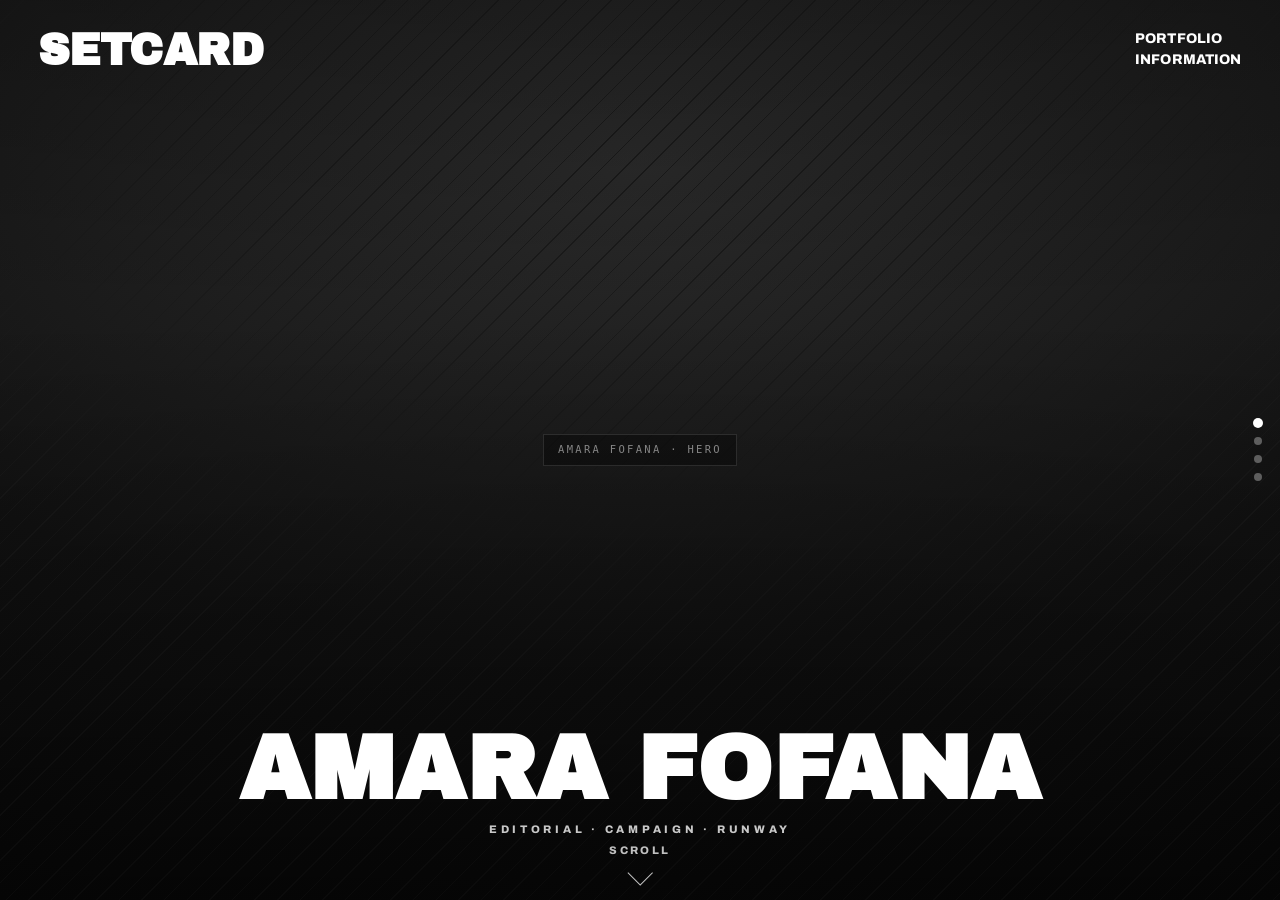
==== amara-fofana.html @ 46b276f4 "Add polished Amara Fofana editorial setcard landing page Build a fully self-contained, production-re" ====
<!doctype html>
<html lang="en">
<head>
<meta charset="utf-8" />
<meta name="viewport" content="width=device-width, initial-scale=1, viewport-fit=cover" />
<title>Amara Fofana — Setcard</title>
<meta name="description" content="Amara Fofana — editorial model setcard. Berlin-based new face for international editorial, campaign, and runway." />
<link rel="preconnect" href="https://fonts.googleapis.com">
<link rel="preconnect" href="https://fonts.gstatic.com" crossorigin>
<link href="https://fonts.googleapis.com/css2?family=Archivo+Black&family=Archivo:wght@400;500;600;700;800&display=swap" rel="stylesheet">
<style>
  :root{
    --ink:#0a0a0a;
    --bg:#ffffff;
    --mute:#8a8a8a;
    --line:#e6e6e6;
    --soft:#f3f3f3;
    --pad-x: clamp(20px, 3vw, 44px);
    --pad-y: clamp(20px, 2.4vw, 36px);
    --easing: cubic-bezier(.7,.02,.18,1);
    --dur: 950ms;
  }
  *{box-sizing:border-box}
  html,body{margin:0;padding:0;background:var(--bg);color:var(--ink);overflow:hidden;height:100%;}
  body{
    font-family: "Archivo", "Helvetica Neue", Helvetica, Arial, sans-serif;
    font-weight: 700;
    -webkit-font-smoothing: antialiased;
    text-rendering: optimizeLegibility;
    font-size: 13px;
    letter-spacing: 0.02em;
    line-height: 1.25;
  }
  a{color:inherit;text-decoration:none}
  button{font:inherit;color:inherit;background:none;border:0;padding:0;cursor:pointer;letter-spacing:inherit;text-transform:inherit}
  img{user-select:none;-webkit-user-drag:none}

  /* ============= REUSABLE PLACEHOLDER ============= */
  /* Image sits above a textured placeholder. When the image fails to load
     (or has no src) it is faded out and the elegant placeholder shows through. */
  .imgholder{position:absolute; inset:0; overflow:hidden}
  .imgholder img{
    position:absolute; inset:0; width:100%; height:100%; object-fit:cover;
    opacity:1; transition: opacity .45s ease;
  }
  .imgholder img.failed{opacity:0}
  .ph{
    position:absolute; inset:0; z-index:0;
    background:
      repeating-linear-gradient(135deg, #ececec 0 1px, transparent 1px 14px),
      linear-gradient(180deg, #f1f1f1 0%, #e4e4e4 100%);
    display:flex; align-items:center; justify-content:center;
  }
  .ph-inner{
    padding: 8px 14px; border:1px solid #d6d6d6; background:rgba(255,255,255,.72);
    font-family: ui-monospace, "SF Mono", Menlo, monospace;
    font-size: 10.5px; letter-spacing:.22em; color:#8a8a8a;
    font-weight:400; text-transform:uppercase; white-space:nowrap;
  }
  .ph.dark{
    background:
      repeating-linear-gradient(135deg, #1a1a1a 0 1px, transparent 1px 16px),
      radial-gradient(120% 90% at 50% 18%, #2a2a2a 0%, #131313 60%, #0c0c0c 100%);
  }
  .ph.dark .ph-inner{ background:rgba(0,0,0,.35); border-color:#333; color:#9a9a9a }

  /* ============= PAGES SHELL ============= */
  .pages{
    position: fixed; inset: 0;
    perspective: 1800px;
    perspective-origin: 50% 40%;
  }
  .page{
    position:absolute; inset:0;
    transform-origin: center top;
    transition:
      transform var(--dur) var(--easing),
      opacity   var(--dur) var(--easing),
      filter    var(--dur) var(--easing);
    will-change: transform, opacity;
    backface-visibility: hidden;
    pointer-events:none;
    opacity:0;
    visibility:hidden;
    transform: translateY(20%) rotateX(-22deg) scale(.96);
    transform-origin: top center;
    filter: brightness(.85);
  }
  .page.active{
    opacity:1; visibility:visible; pointer-events:auto;
    transform: translateY(0) rotateX(0) scale(1);
    z-index: 3;
    filter: brightness(1);
  }
  .page.above{
    visibility:visible;
    transform: translateY(-12%) rotateX(28deg) scale(.94);
    transform-origin: bottom center;
    opacity: 0;
    filter: brightness(.78);
    z-index: 2;
  }
  .page.below{
    visibility:visible;
    transform: translateY(18%) rotateX(-22deg) scale(.96);
    transform-origin: top center;
    opacity: 0;
    filter: brightness(.85);
    z-index: 2;
  }

  /* page indicator dots */
  .indicator{
    position: fixed; right: 18px; top: 50%; transform: translateY(-50%);
    z-index: 50; display:flex; flex-direction:column; gap: 10px;
  }
  .indicator button{
    width: 8px; height: 8px; border-radius: 50%; background: rgba(0,0,0,.18);
    transition: background .25s ease, transform .25s ease;
  }
  .indicator button.on{ background: #0a0a0a; transform: scale(1.25); }
  .indicator.dark button{ background: rgba(255,255,255,.32) }
  .indicator.dark button.on{ background: #fff; }
  @media (max-width: 800px){ .indicator{right: 10px} }

  /* arrow scroll hint */
  .scroll-hint{
    position: fixed; left: 50%; transform: translateX(-50%);
    bottom: 18px; z-index: 6;
    font-weight: 800; font-size: 11px; letter-spacing: .22em; text-transform: uppercase;
    display:flex; flex-direction:column; align-items:center; gap:6px;
    pointer-events:none;
    transition: opacity .4s ease, color .4s ease;
  }
  .scroll-hint .chev{ width:18px; height:18px; border-right:1.5px solid currentColor; border-bottom:1.5px solid currentColor; transform: rotate(45deg); animation: bob 1.8s ease-in-out infinite; }
  @keyframes bob{
    0%, 100% { transform: rotate(45deg) translate(-2px,-2px); opacity:.55 }
    50%      { transform: rotate(45deg) translate(2px,2px); opacity:1 }
  }
  body.dark-hint .scroll-hint{color: rgba(255,255,255,.75)}
  body:not(.dark-hint) .scroll-hint{color: rgba(0,0,0,.55)}

  /* ============= shared bold display ============= */
  .label{
    font-weight: 800;
    font-size: 14px;
    letter-spacing: 0.01em;
    text-transform: uppercase;
    line-height: 1.2;
  }
  .label a:hover, .label button:hover{opacity:.55}

  /* ============= edge nav ============= */
  .corner{position:absolute; z-index: 5}
  .corner.tl{ top: var(--pad-y); left: var(--pad-x); }
  .corner.tr{ top: var(--pad-y); right: var(--pad-x); text-align:right; }
  .corner .label{display:block; transition:opacity .2s ease}
  .corner .label:hover{opacity:.55}
  .corner .label + .label{margin-top: 4px}

  .brand{
    font-family:"Archivo Black", "Archivo", sans-serif;
    font-size: clamp(28px, 3.4vw, 56px);
    line-height: 0.9; letter-spacing: -0.01em;
  }

  /* ============= HERO ============= */
  .page.hero{ background:#111; }
  .page.hero .bg{ position:absolute; inset:0; overflow:hidden; }
  .page.hero .bg img{ object-position: center 30%; }
  .page.hero .bg::after{
    content:""; position:absolute; inset:0; z-index:1;
    background: linear-gradient(180deg, rgba(0,0,0,.18) 0%, rgba(0,0,0,0) 35%, rgba(0,0,0,.6) 100%);
  }
  .page.hero, .page.hero .corner .label, .page.hero .brand{ color:#fff }

  .page.hero .name{
    position:absolute; left:0; right:0; bottom: 7vh;
    text-align:center; z-index: 4; color:#fff;
    padding: 0 var(--pad-x);
  }
  .page.hero .name h1{
    margin:0;
    font-family:"Archivo Black", "Archivo", sans-serif;
    font-weight: 900;
    font-size: clamp(40px, 7vw, 110px);
    letter-spacing: 0.005em;
    line-height: 0.9;
    cursor: pointer;
    transition: opacity .25s ease, letter-spacing .35s ease;
  }
  .page.hero .name h1:hover{ letter-spacing: 0.025em; opacity:.92 }
  .page.hero .name .tag{
    margin-top: 14px; font-size: 11px; letter-spacing:.34em; text-transform:uppercase;
    color: rgba(255,255,255,.78); font-weight:800;
  }

  /* ============= STAGE ============= */
  .page.stage{ background:#fff; }
  .stage-shell{
    position:absolute; inset:0;
    display:flex; flex-direction: column; align-items:center; justify-content:center;
    gap: 26px;
    padding: 100px var(--pad-x) 50px;
  }
  .stage-row{
    position: relative;
    display:flex; align-items:center; justify-content:center;
    width: 100%;
  }
  .stage-photo{
    width: clamp(240px, 32vw, 480px);
    height: min(58vh, 620px);
    aspect-ratio: 4/5;
    position:relative;
    background: var(--soft);
    overflow:hidden;
  }
  .arrow{
    position:absolute; top:50%; transform: translateY(-50%);
    width:56px; height:56px; display:flex; align-items:center; justify-content:center;
    z-index: 3; color:#0a0a0a; transition:opacity .2s ease;
  }
  .arrow svg{ width:32px; height:32px; stroke-width:1.6 }
  .arrow:hover{opacity:.55}
  .arrow.left{ left: clamp(20px, 6vw, 120px); }
  .arrow.right{ right: clamp(20px, 6vw, 120px); }
  .counter{
    position:absolute; top:50%; transform: translateY(-50%);
    right: clamp(20px, 3vw, 44px);
    font-family:"Archivo Black", sans-serif;
    font-size: clamp(20px, 1.8vw, 28px); letter-spacing: 0.01em;
    font-variant-numeric: tabular-nums;
  }
  .stats-bar{
    display:flex; justify-content:center; align-items:baseline;
    flex-wrap:wrap;
    gap: clamp(16px, 2.2vw, 32px);
    row-gap: 10px;
    font-size: clamp(11.5px, 1vw, 13.5px);
    letter-spacing: 0.04em; text-transform: uppercase;
    font-weight: 800;
    max-width: 1100px;
    padding: 0 var(--pad-x);
  }
  .stats-bar .item em{font-style:normal; color:#8a8a8a; margin-right:8px; font-weight:800}
  .stats-bar .item span{font-weight:800; color:#0a0a0a}
  .toggle-row{ text-align:center; font-weight:800; font-size: 12.5px; letter-spacing: 0.06em; }
  .toggle-row button{ padding: 2px 4px; border-bottom: 2px solid transparent; transition:border-color .2s ease, opacity .2s ease; }
  .toggle-row button:hover{opacity:.6}
  .toggle-row button.on{border-bottom-color:#0a0a0a; opacity:1}
  .toggle-row .sep{margin: 0 8px; color:#8a8a8a}
  .social-row{ text-align:center; display:flex; gap: 18px; justify-content:center; font-weight:800; font-size: 12.5px; letter-spacing: 0.06em; color:#8a8a8a; }
  .social-row a{transition:color .2s ease}
  .social-row a:hover{color:#0a0a0a}

  @media (max-width: 900px){
    .stage-photo{width: 70vw; height: auto; aspect-ratio: 4/5;}
    .arrow{width:44px;height:44px}
    .arrow svg{width:22px;height:22px}
    .arrow.left{left:4px}
    .arrow.right{right:4px}
    .counter{position:static; transform:none; font-size: 16px; margin-top: 8px; align-self:flex-end; padding: 0 var(--pad-x)}
    .stats-bar{gap: 14px; font-size: 11px}
  }

  /* ============= DIGITALS ============= */
  .page.digitals{ background:#fff; }
  .digitals-shell{
    position:absolute; inset:0;
    display:flex; flex-direction:column; justify-content:center;
    padding: 110px var(--pad-x) 60px;
    gap: 28px;
  }
  .digitals-shell .head{
    display:flex; justify-content:space-between; align-items:baseline;
    border-bottom: 1px solid var(--line); padding-bottom: 18px; gap:16px;
  }
  .digitals-shell h2{
    margin:0; font-family:"Archivo Black", sans-serif; font-size: clamp(28px, 4vw, 56px);
  }
  .dig-strip{
    display:grid; grid-template-columns: repeat(4, 1fr); gap: 14px;
  }
  .dig-strip .cell{
    aspect-ratio: 4/5; background: var(--soft); position:relative; overflow:hidden; cursor:zoom-in;
  }
  .dig-strip .cell .lbl{ z-index:2;
    position:absolute; top:10px; left:12px;
    font-size:10.5px; font-weight:800; color:#fff; mix-blend-mode:difference;
    letter-spacing:.18em; text-transform:uppercase;
  }
  @media (max-width: 700px){ .dig-strip{grid-template-columns: repeat(2, 1fr)} }

  /* ============= INFO ============= */
  .page.info{ background:#fff; }
  .info-shell{
    position:absolute; inset:0;
    padding: 110px var(--pad-x) 60px;
    display:grid; grid-template-columns: 1.1fr .9fr; gap: 60px;
    align-content: center; overflow:auto;
  }
  .info-shell h2{
    margin:0 0 16px; font-family:"Archivo Black", sans-serif; font-size: clamp(36px, 5.5vw, 84px); line-height:.95;
  }
  .info-shell p{ font-weight:500; max-width: 48ch; line-height:1.55; font-size: 14px; color:#3a3a3a }
  .info-list{
    display:grid; grid-template-columns: 1fr 1fr; row-gap:16px; column-gap: 36px;
  }
  .info-list dt{font-weight:800; font-size:11.5px; letter-spacing:.16em; text-transform:uppercase; color:#8a8a8a; margin-bottom:4px}
  .info-list dd{margin:0; font-weight:700; font-size:14px}
  .info-foot{
    grid-column: 1 / -1; margin-top: 28px;
    display:flex; justify-content:space-between; align-items:flex-end; gap: 24px; flex-wrap:wrap;
    border-top: 1px solid var(--line); padding-top: 20px;
    font-weight:800; font-size: 12px; letter-spacing: 0.04em; text-transform: uppercase; color:#8a8a8a;
  }
  .info-foot a{transition:opacity .2s ease}
  .info-foot a:hover{opacity:.55}
  .info-foot .wordmark{font-family:"Archivo Black", sans-serif; color:#0a0a0a; font-size: 20px; text-transform:none; letter-spacing:-0.01em;}
  @media (max-width: 900px){
    .info-shell{grid-template-columns: 1fr; gap: 28px; padding: 90px var(--pad-x) 60px}
    .info-list{grid-template-columns: 1fr 1fr}
  }

  /* ============= GRID OVERLAY ============= */
  .grid-overlay{
    position: fixed; inset:0; z-index: 80; background:#fff;
    display:none; overflow:auto;
    padding: 80px var(--pad-x) 60px;
    transform: translateY(40%) rotateX(-12deg) scale(.96);
    opacity: 0;
    transition: transform .7s var(--easing), opacity .7s var(--easing);
    transform-origin: top center;
  }
  .grid-overlay.open{display:block}
  .grid-overlay.open.shown{ transform: translateY(0) rotateX(0) scale(1); opacity:1; }
  .grid-overlay .grid-head{
    display:flex; justify-content:space-between; align-items:baseline; margin-bottom: 28px; gap:16px;
  }
  .grid-overlay h2{ margin:0; font-family:"Archivo Black", sans-serif; font-size: clamp(28px, 4vw, 56px); }
  .grid-overlay #closeGrid:hover{opacity:.55}
  .grid-wrap{ display:grid; grid-template-columns: repeat(4, 1fr); gap: 14px; }
  .grid-wrap .cell{aspect-ratio:4/5; background:var(--soft); position:relative; cursor:zoom-in; overflow:hidden}
  .grid-wrap .cell img{ transition: transform .6s ease; }
  .grid-wrap .cell:hover img{transform: scale(1.03)}
  .grid-wrap .cell .num{position:absolute; bottom:8px; left:10px; font-size:11px; color:#fff; mix-blend-mode:difference; font-weight:800; letter-spacing:.12em; z-index:2}
  @media (max-width: 700px){ .grid-wrap{grid-template-columns: repeat(2, 1fr)} }

  /* ============= LIGHTBOX ============= */
  .lightbox{
    position:fixed; inset:0; background:#fff;
    display:none; align-items:center; justify-content:center; z-index:100;
  }
  .lightbox.open{display:flex}
  .lb-img{ width: min(82vw, 1100px); height: min(86vh, 1100px); background: var(--soft); position:relative; overflow:hidden }
  .lb-img img{ object-fit:contain !important; background:#f3f3f3 }
  .lightbox .top{
    position:absolute; top: 26px; left: 26px; right: 26px;
    display:flex; justify-content:space-between;
    font-weight:800; font-size: 12.5px; letter-spacing: 0.04em; text-transform:uppercase;
  }
  .lightbox .bot{
    position:absolute; bottom: 26px; left: 26px; right: 26px;
    display:flex; justify-content:space-between; align-items:center;
    font-weight:800; font-size: 12.5px; letter-spacing: 0.04em; text-transform:uppercase;
  }
  .lightbox .bot .nav{display:flex; gap: 22px}
  .lightbox button:hover{opacity:.55}

  @media (max-width: 520px){
    .brand{font-size:24px}
    .page.hero .name h1{font-size:34px}
    .lightbox .top, .lightbox .bot{left:16px; right:16px}
  }

  /* reduced motion */
  @media (prefers-reduced-motion: reduce){
    .page, .grid-overlay{ transition: opacity .3s ease !important; transform:none !important }
    .page.above, .page.below{ transform:none !important }
    .scroll-hint .chev{ animation:none }
  }
</style>
</head>
<body class="dark-hint">

<div class="pages" id="pages">

  <!-- =========== PAGE 0 — HERO =========== -->
  <section class="page hero active" data-screen-label="01 Hero" data-bg="dark">
    <div class="bg imgholder">
      <div class="ph dark"><span class="ph-inner">Amara Fofana · Hero</span></div>
      <img id="heroImg" src="img/hero.png" alt="Amara Fofana" data-fallback />
    </div>
    <div class="corner tl">
      <a class="brand" href="#" data-page="0">SETCARD</a>
    </div>
    <div class="corner tr">
      <button class="label" data-page="1">Portfolio</button>
      <button class="label" data-page="3">Information</button>
    </div>
    <div class="name">
      <h1 data-page="1" id="heroName">AMARA FOFANA</h1>
      <div class="tag">Editorial · Campaign · Runway</div>
    </div>
  </section>

  <!-- =========== PAGE 1 — STAGE =========== -->
  <section class="page stage" data-screen-label="02 Portfolio" data-bg="light">
    <div class="stage-shell">

      <div class="corner tl">
        <a class="brand" href="#" data-page="0" style="font-size: clamp(20px, 2.2vw, 34px)">AMARA FOFANA</a>
      </div>
      <div class="corner tr">
        <button class="label" data-page="2">Digitals</button>
        <button class="label" id="viewAsGrid">View as grid</button>
        <button class="label" id="downloadPdf">Download PDF</button>
      </div>

      <div class="stage-row">
        <button class="arrow left" id="prevBtn" aria-label="Previous photo">
          <svg viewBox="0 0 24 24" fill="none" stroke="currentColor"><polyline points="15 6 9 12 15 18"/></svg>
        </button>
        <div class="stage-photo imgholder" id="stagePhoto">
          <div class="ph"><span class="ph-inner" id="stagePh">Photo 01</span></div>
          <img id="stageImg" alt="Photo 01" data-fallback />
        </div>
        <button class="arrow right" id="nextBtn" aria-label="Next photo">
          <svg viewBox="0 0 24 24" fill="none" stroke="currentColor"><polyline points="9 6 15 12 9 18"/></svg>
        </button>
        <div class="counter"><span id="cIdx">1</span>/<span id="cTot">6</span></div>
      </div>

      <div class="stats-bar" id="statsBar">
        <span class="item"><em>Height:</em><span data-cm="180 CM" data-in="5′11″">180 CM</span></span>
        <span class="item"><em>Weight:</em><span data-cm="78 KG" data-in="172 LBS">78 KG</span></span>
        <span class="item"><em>Hair:</em><span>BLACK · SHORT</span></span>
        <span class="item"><em>Eyes:</em><span>BROWN</span></span>
        <span class="item"><em>Clothing:</em><span data-cm="48 / 50" data-in="38 / 40">48 / 50</span></span>
        <span class="item"><em>Shoes:</em><span data-cm="45 EU" data-in="11.5 US">45 EU</span></span>
        <span class="item"><em>Tattoos:</em><span>NO</span></span>
      </div>

      <div class="toggle-row">
        <button id="uIn">IN / FT / LBS</button><span class="sep">/</span><button id="uCm" class="on">CM / KG / EU</button>
      </div>

      <div class="social-row">
        <a href="#" aria-label="Instagram">IG</a>
        <a href="#" aria-label="TikTok">TT</a>
      </div>
    </div>
  </section>

  <!-- =========== PAGE 2 — DIGITALS =========== -->
  <section class="page digitals" data-screen-label="03 Digitals" data-bg="light">
    <div class="digitals-shell">
      <div class="corner tl">
        <a class="brand" href="#" data-page="0" style="font-size: clamp(20px, 2.2vw, 34px)">AMARA FOFANA</a>
      </div>
      <div class="corner tr">
        <button class="label" data-page="1">Portfolio</button>
        <button class="label" data-page="3">Information</button>
      </div>
      <div class="head">
        <h2>Digitals — Polaroids</h2>
        <div class="label" style="color:#8a8a8a">2025 · Natural light</div>
      </div>
      <div class="dig-strip" id="digStrip"></div>
    </div>
  </section>

  <!-- =========== PAGE 3 — INFO =========== -->
  <section class="page info" data-screen-label="04 Information" data-bg="light">
    <div class="info-shell">
      <div class="corner tl">
        <a class="brand" href="#" data-page="0" style="font-size: clamp(20px, 2.2vw, 34px)">AMARA FOFANA</a>
      </div>
      <div class="corner tr">
        <button class="label" data-page="1">Portfolio</button>
        <button class="label" data-page="2">Digitals</button>
      </div>
      <div>
        <h2>Amara<br/>Fofana</h2>
        <p>Berlin-based new face represented for international editorial, campaign, and runway. Mother agency: modelcasting-agentur.de. Direct bookings via Setcard talent desk.</p>
        <p style="margin-top:18px">For digital test polaroids, video walk, or any high-resolution material, request directly through the booking team.</p>
      </div>
      <div>
        <dl class="info-list" id="infoList">
          <div><dt>Height</dt><dd data-cm="180 cm" data-in="5′11″">180 cm</dd></div>
          <div><dt>Weight</dt><dd data-cm="78 kg" data-in="172 lbs">78 kg</dd></div>
          <div><dt>Clothing</dt><dd data-cm="48 / 50" data-in="38 / 40">48 / 50</dd></div>
          <div><dt>Shoes</dt><dd data-cm="45 EU" data-in="11.5 US">45 EU</dd></div>
          <div><dt>Hair</dt><dd>Black · Short</dd></div>
          <div><dt>Eyes</dt><dd>Brown</dd></div>
          <div><dt>Tattoos</dt><dd>None</dd></div>
          <div><dt>Born</dt><dd>13.11.2002</dd></div>
          <div><dt>Based</dt><dd>Berlin, DE</dd></div>
          <div><dt>Mother agency</dt><dd>modelcasting-agentur.de</dd></div>
        </dl>
      </div>
      <div class="info-foot">
        <div>
          <div class="wordmark">SETCARD</div>
          <div style="margin-top:6px">talent@setcard.studio</div>
        </div>
        <div style="display:flex; gap:36px">
          <div>
            <a href="#" style="display:block">Imprint</a>
            <a href="#" style="display:block">Privacy</a>
          </div>
          <div>
            <a href="#" style="display:block">Berlin</a>
            <a href="#" style="display:block">Paris</a>
          </div>
        </div>
      </div>
    </div>
  </section>

</div>

<!-- =========== PAGE INDICATOR =========== -->
<nav class="indicator dark" id="indicator">
  <button data-page="0" class="on" aria-label="Hero"></button>
  <button data-page="1" aria-label="Portfolio"></button>
  <button data-page="2" aria-label="Digitals"></button>
  <button data-page="3" aria-label="Information"></button>
</nav>

<!-- scroll hint -->
<div class="scroll-hint" id="scrollHint">
  <span>Scroll</span>
  <span class="chev"></span>
</div>

<!-- =========== GRID OVERLAY =========== -->
<div class="grid-overlay" id="gridOverlay">
  <div class="grid-head">
    <h2>Portfolio — Grid</h2>
    <button class="label" id="closeGrid">← Close</button>
  </div>
  <div class="grid-wrap" id="gridWrap"></div>
</div>

<!-- =========== LIGHTBOX =========== -->
<div class="lightbox" id="lightbox" aria-hidden="true">
  <div class="top">
    <span>AMARA FOFANA</span>
    <button id="lbClose">Close ✕</button>
  </div>
  <div class="lb-img imgholder">
    <div class="ph"><span class="ph-inner" id="lbPh">Photo 01</span></div>
    <img id="lbImg" alt="Photo" data-fallback />
  </div>
  <div class="bot">
    <span id="lbCounter">1 / 6</span>
    <div class="nav">
      <button id="lbPrev">← Prev</button>
      <button id="lbNext">Next →</button>
    </div>
  </div>
</div>

<script>
  // ============== DATA ==============
  const portfolio = [
    { id:'01', label:'Photo 01', src:'img/p01.png',  pos:'center 30%' },
    { id:'02', label:'Photo 02', src:'img/p02.jpeg', pos:'center 25%' },
    { id:'03', label:'Photo 03', src:'img/p03.jpeg', pos:'center 30%' },
    { id:'04', label:'Photo 04', src:'img/p04.jpeg', pos:'center 30%' },
    { id:'05', label:'Photo 05', src:'img/p05.jpeg', pos:'center 25%' },
    { id:'06', label:'Photo 06', src:'img/p06.jpeg', pos:'center 30%' },
  ];
  const digitals = [
    { label:'FRONT',    src:'img/p02.jpeg', pos:'center 18%' },
    { label:'PORTRAIT', src:'img/hero.png', pos:'center 30%' },
    { label:'PROFILE',  src:'img/p05.jpeg', pos:'center 20%' },
    { label:'FULL',     src:'img/p06.jpeg', pos:'center 30%' },
  ];

  const $  = (s, r=document) => r.querySelector(s);
  const $$ = (s, r=document) => Array.from(r.querySelectorAll(s));
  const pad2 = n => String(n).padStart(2,'0');

  // ============== GRACEFUL IMAGE LOADING ==============
  // Any <img data-fallback> fades out and reveals its sibling .ph placeholder
  // if the source is missing/broken. Also handles images set later via setSrc().
  function markFailed(img){ img.classList.add('failed'); }
  function markOk(img){ img.classList.remove('failed'); }
  function bindFallback(img){
    img.addEventListener('error', ()=> markFailed(img));
    img.addEventListener('load',  ()=> { if (img.naturalWidth>0) markOk(img); });
  }
  // Set src + object-position with placeholder-safe handling.
  function setSrc(img, src, pos){
    markFailed(img);               // assume placeholder until proven loaded
    if (pos) img.style.objectPosition = pos;
    if (!src){ img.removeAttribute('src'); return; }
    img.src = src;
    if (img.complete && img.naturalWidth>0) markOk(img);
  }

  // ============== BUILD GRID + DIGITALS ==============
  const total = portfolio.length;
  const gridWrap = $('#gridWrap');
  portfolio.forEach((p,i)=>{
    const c = document.createElement('div');
    c.className = 'cell imgholder';
    c.innerHTML =
      `<div class="ph"><span class="ph-inner">${p.label}</span></div>`+
      `<img alt="${p.label}" data-fallback />`+
      `<div class="num">${p.id}/${pad2(total)}</div>`;
    const img = c.querySelector('img');
    bindFallback(img);
    setSrc(img, p.src, p.pos);
    c.addEventListener('click', ()=> openLb(i));
    gridWrap.appendChild(c);
  });

  const digStrip = $('#digStrip');
  digitals.forEach((d,i)=>{
    const c = document.createElement('div');
    c.className = 'cell imgholder';
    c.innerHTML =
      `<div class="ph"><span class="ph-inner">${d.label}</span></div>`+
      `<img alt="${d.label}" data-fallback />`+
      `<div class="lbl">${d.label}</div>`;
    const img = c.querySelector('img');
    bindFallback(img);
    setSrc(img, d.src, d.pos);
    // map digital -> portfolio index for lightbox (fallback to its own index)
    const pIdx = portfolio.findIndex(p => p.src === d.src);
    c.addEventListener('click', ()=> openLb(pIdx >= 0 ? pIdx : 0));
    digStrip.appendChild(c);
  });

  // bind fallback for static images (hero, stage, lightbox)
  $$('#pages img[data-fallback]').forEach(bindFallback);
  bindFallback($('#lbImg'));
  // hero starts with its initial source (stage is set below via setIdx)
  setSrc($('#heroImg'), 'img/hero.png', 'center 30%');

  // ============== PAGE NAV ==============
  const pages = $$('.page');
  const dots  = $$('#indicator button');
  let pageIdx = 0;
  let busy = false;

  function setPage(target){
    target = Math.max(0, Math.min(pages.length-1, target));
    if (busy || target === pageIdx) return;
    busy = true;
    const dir = target > pageIdx ? 1 : -1;
    const nxt = pages[target];

    pages.forEach((p, i) => {
      p.classList.remove('active','above','below');
      if (i === pageIdx) p.classList.add(dir > 0 ? 'above' : 'below');
      else if (i === target) p.classList.add('active');
      else p.classList.add(i < target ? 'above' : 'below');
    });

    dots.forEach((d,i)=> d.classList.toggle('on', i === target));
    document.body.classList.toggle('dark-hint', nxt.dataset.bg === 'dark');
    $('#indicator').classList.toggle('dark', nxt.dataset.bg === 'dark');

    pageIdx = target;
    setTimeout(()=>{ busy = false; }, 1000);
  }

  // initial state: classify all non-active as below
  pages.forEach((p,i)=>{ if (i !== 0) p.classList.add('below'); });

  // dot nav
  dots.forEach(d => d.addEventListener('click', ()=> setPage(Number(d.dataset.page))));

  // [data-page] navigators (corners + hero name)
  document.addEventListener('click', e => {
    const t = e.target.closest('[data-page]');
    if (t){
      e.preventDefault();
      setPage(Number(t.dataset.page));
    }
  });

  const overlayOpen = () =>
    $('#lightbox').classList.contains('open') || $('#gridOverlay').classList.contains('open');

  // wheel
  let wheelAcc = 0, wheelTimer = null;
  window.addEventListener('wheel', e => {
    if ($('#lightbox').classList.contains('open')) return;
    if ($('#gridOverlay').classList.contains('open')) return; // allow internal scroll
    // allow native scroll on the (potentially tall) info page when it overflows
    const shell = pages[pageIdx].querySelector('.info-shell');
    if (shell && shell.scrollHeight > shell.clientHeight + 4){
      const atTop = shell.scrollTop <= 0;
      const atBottom = shell.scrollTop + shell.clientHeight >= shell.scrollHeight - 1;
      if (!(atTop && e.deltaY < 0) && !(atBottom && e.deltaY > 0)) return;
    }
    e.preventDefault();
    if (busy) return;
    wheelAcc += e.deltaY;
    clearTimeout(wheelTimer);
    wheelTimer = setTimeout(()=> wheelAcc = 0, 200);
    if (Math.abs(wheelAcc) > 60){
      const dir = wheelAcc > 0 ? 1 : -1;
      wheelAcc = 0;
      setPage(pageIdx + dir);
    }
  }, { passive: false });

  // keyboard
  document.addEventListener('keydown', e=>{
    if ($('#lightbox').classList.contains('open')){
      if (e.key==='ArrowLeft') lbGo(-1);
      else if (e.key==='ArrowRight') lbGo(1);
      else if (e.key==='Escape') closeLb();
      return;
    }
    if ($('#gridOverlay').classList.contains('open')){
      if (e.key === 'Escape') closeGrid();
      return;
    }
    if (pageIdx === 1 && (e.key === 'ArrowLeft' || e.key === 'ArrowRight')){
      setIdx(idx + (e.key === 'ArrowRight' ? 1 : -1));
      return;
    }
    if (e.key === 'ArrowDown' || e.key === 'PageDown' || e.key === ' ') { e.preventDefault(); setPage(pageIdx + 1); }
    else if (e.key === 'ArrowUp' || e.key === 'PageUp') { e.preventDefault(); setPage(pageIdx - 1); }
  });

  // touch swipe (vertical = page nav)
  let tStartY = null, tStartX = null;
  window.addEventListener('touchstart', e => { tStartY = e.touches[0].clientY; tStartX = e.touches[0].clientX; }, {passive:true});
  window.addEventListener('touchend', e => {
    if (tStartY == null) return;
    if (overlayOpen()) { tStartY = tStartX = null; return; }
    const dy = e.changedTouches[0].clientY - tStartY;
    const dx = e.changedTouches[0].clientX - tStartX;
    // horizontal swipe on stage = cycle photos
    if (pageIdx === 1 && Math.abs(dx) > Math.abs(dy) && Math.abs(dx) > 50){
      setIdx(idx + (dx < 0 ? 1 : -1));
    } else if (Math.abs(dy) > 60 && Math.abs(dy) > Math.abs(dx)){
      setPage(pageIdx + (dy < 0 ? 1 : -1));
    }
    tStartY = tStartX = null;
  }, {passive:true});

  // ============== STAGE PHOTO CAROUSEL ==============
  let idx = 0;
  const stageImg = $('#stageImg');
  $('#cTot').textContent = total;
  function setIdx(i){
    idx = (i + total) % total;
    $('#cIdx').textContent = idx+1;
    $('#stagePh').textContent = portfolio[idx].label;
    stageImg.style.opacity = 0.15;
    setTimeout(()=>{
      stageImg.alt = portfolio[idx].label;
      setSrc(stageImg, portfolio[idx].src, portfolio[idx].pos);
      stageImg.style.opacity = '';   // back to CSS-controlled opacity
    }, 180);
  }
  stageImg.style.transition = 'opacity .35s ease';
  setIdx(0);
  $('#prevBtn').addEventListener('click', e=>{ e.stopPropagation(); setIdx(idx-1); });
  $('#nextBtn').addEventListener('click', e=>{ e.stopPropagation(); setIdx(idx+1); });

  // ============== UNIT TOGGLE ==============
  function setUnit(u){
    $('#uCm').classList.toggle('on', u==='cm');
    $('#uIn').classList.toggle('on', u==='in');
    $$('[data-cm]').forEach(el=>{ el.textContent = el.dataset[u]; });
  }
  $('#uCm').addEventListener('click', e=>{ e.stopPropagation(); setUnit('cm'); });
  $('#uIn').addEventListener('click', e=>{ e.stopPropagation(); setUnit('in'); });

  // ============== GRID OVERLAY ==============
  function openGrid(){
    const ov = $('#gridOverlay');
    ov.classList.add('open');
    requestAnimationFrame(()=> ov.classList.add('shown'));
  }
  function closeGrid(){
    const ov = $('#gridOverlay');
    ov.classList.remove('shown');
    setTimeout(()=> ov.classList.remove('open'), 600);
  }
  $('#viewAsGrid').addEventListener('click', e=>{ e.stopPropagation(); openGrid(); });
  $('#closeGrid').addEventListener('click', e=>{ e.stopPropagation(); closeGrid(); });

  // ============== DOWNLOAD ==============
  $('#downloadPdf').addEventListener('click', e=>{
    e.stopPropagation();
    const stats = [
      'AMARA FOFANA — SETCARD','',
      'Height: 180 cm','Weight: 78 kg','Clothing: 48 / 50','Shoes: 45 EU',
      'Hair: Black · Short','Eyes: Brown','Tattoos: None',
      'Born: 13.11.2002','Based: Berlin, DE','Mother agency: modelcasting-agentur.de','',
      'Contact: talent@setcard.studio'
    ].join('\n');
    const a = document.createElement('a');
    a.href = 'data:text/plain;charset=utf-8,' + encodeURIComponent(stats);
    a.download = 'Amara-Fofana-Setcard.txt';
    document.body.appendChild(a); a.click(); a.remove();
  });

  // ============== LIGHTBOX ==============
  let lbIdx = 0;
  const lbImg = $('#lbImg');
  function openLb(i){ lbIdx = i; updateLb(); $('#lightbox').classList.add('open'); $('#lightbox').setAttribute('aria-hidden','false'); }
  function closeLb(){ $('#lightbox').classList.remove('open'); $('#lightbox').setAttribute('aria-hidden','true'); }
  function lbGo(d){ lbIdx = (lbIdx + d + total) % total; updateLb(); }
  function updateLb(){
    const p = portfolio[lbIdx];
    lbImg.alt = p.label;
    $('#lbPh').textContent = p.label;
    setSrc(lbImg, p.src, p.pos);
    $('#lbCounter').textContent = `${lbIdx+1} / ${total}`;
  }
  $('#lbClose').addEventListener('click', e=>{ e.stopPropagation(); closeLb(); });
  $('#lbPrev').addEventListener('click', e=>{ e.stopPropagation(); lbGo(-1); });
  $('#lbNext').addEventListener('click', e=>{ e.stopPropagation(); lbGo(1); });
  $('#lightbox').addEventListener('click', e=>{ if (e.target.id==='lightbox') closeLb(); });

  // hide scroll hint after first nav
  let hintHidden = false;
  function hideHint(){ if (!hintHidden){ $('#scrollHint').style.opacity = 0; hintHidden = true; } }
  ['wheel','keydown','touchstart','click'].forEach(ev => window.addEventListener(ev, hideHint, {once:true}));
</script>
</body>
</html>
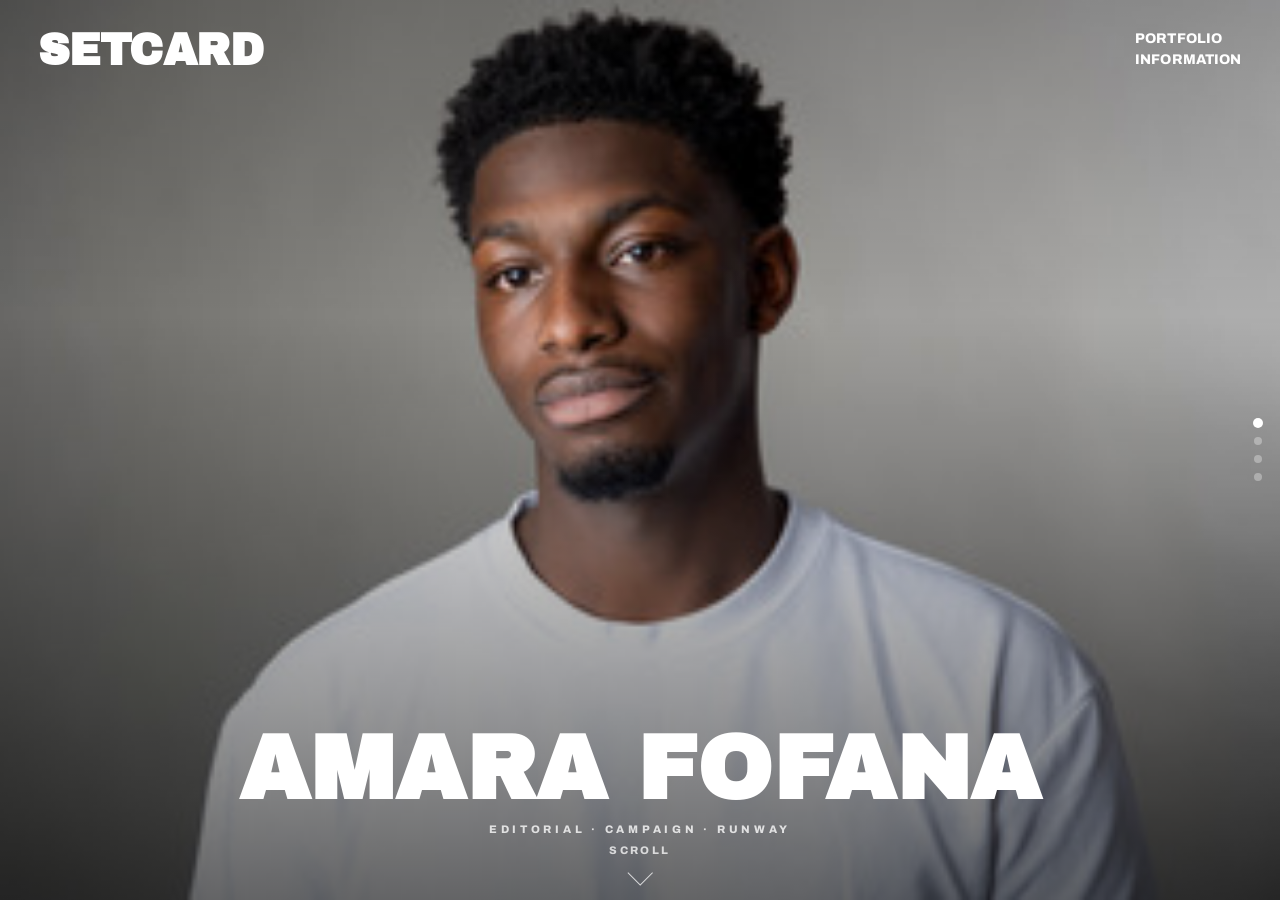
==== commit e0092c3e: "Make image loading robust to filename/extension/location Images are now referenced by base name and " ====
--- a/amara-fofana.html
+++ b/amara-fofana.html
@@ -4,7 +4,7 @@
 <meta charset="utf-8" />
 <meta name="viewport" content="width=device-width, initial-scale=1, viewport-fit=cover" />
 <title>Amara Fofana — Setcard</title>
-<meta name="description" content="Amara Fofana — editorial model setcard. Berlin-based new face for international editorial, campaign, and runway." />
+<meta name="description" content="Amara Fofana — editorial model setcard. Munich-based new face for international editorial, campaign, and runway." />
 <link rel="preconnect" href="https://fonts.googleapis.com">
 <link rel="preconnect" href="https://fonts.gstatic.com" crossorigin>
 <link href="https://fonts.googleapis.com/css2?family=Archivo+Black&family=Archivo:wght@400;500;600;700;800&display=swap" rel="stylesheet">
@@ -390,7 +390,7 @@
   <section class="page hero active" data-screen-label="01 Hero" data-bg="dark">
     <div class="bg imgholder">
       <div class="ph dark"><span class="ph-inner">Amara Fofana · Hero</span></div>
-      <img id="heroImg" src="img/hero.png" alt="Amara Fofana" data-fallback />
+      <img id="heroImg" alt="Amara Fofana" data-fallback />
     </div>
     <div class="corner tl">
       <a class="brand" href="#" data-page="0">SETCARD</a>
@@ -429,7 +429,7 @@
         <button class="arrow right" id="nextBtn" aria-label="Next photo">
           <svg viewBox="0 0 24 24" fill="none" stroke="currentColor"><polyline points="9 6 15 12 9 18"/></svg>
         </button>
-        <div class="counter"><span id="cIdx">1</span>/<span id="cTot">6</span></div>
+        <div class="counter"><span id="cIdx">1</span>/<span id="cTot">8</span></div>
       </div>
 
       <div class="stats-bar" id="statsBar">
@@ -447,8 +447,8 @@
       </div>
 
       <div class="social-row">
-        <a href="#" aria-label="Instagram">IG</a>
-        <a href="#" aria-label="TikTok">TT</a>
+        <a href="https://instagram.com/amara.ffn" target="_blank" rel="noopener" aria-label="Instagram @amara.ffn">IG</a>
+        <a href="https://tiktok.com/@amara.ffn" target="_blank" rel="noopener" aria-label="TikTok @amara.ffn">TT</a>
       </div>
     </div>
   </section>
@@ -483,7 +483,7 @@
       </div>
       <div>
         <h2>Amara<br/>Fofana</h2>
-        <p>Berlin-based new face represented for international editorial, campaign, and runway. Mother agency: modelcasting-agentur.de. Direct bookings via Setcard talent desk.</p>
+        <p>Munich-based new face represented for international editorial, campaign, and runway. Mother agency: modelcasting-agentur.de. Direct bookings via Setcard talent desk.</p>
         <p style="margin-top:18px">For digital test polaroids, video walk, or any high-resolution material, request directly through the booking team.</p>
       </div>
       <div>
@@ -496,14 +496,14 @@
           <div><dt>Eyes</dt><dd>Brown</dd></div>
           <div><dt>Tattoos</dt><dd>None</dd></div>
           <div><dt>Born</dt><dd>13.11.2002</dd></div>
-          <div><dt>Based</dt><dd>Berlin, DE</dd></div>
+          <div><dt>Based</dt><dd>Munich, DE</dd></div>
           <div><dt>Mother agency</dt><dd>modelcasting-agentur.de</dd></div>
         </dl>
       </div>
       <div class="info-foot">
         <div>
           <div class="wordmark">SETCARD</div>
-          <div style="margin-top:6px">talent@setcard.studio</div>
+          <div style="margin-top:6px"><a href="mailto:amarafof94@gmail.com">amarafof94@gmail.com</a></div>
         </div>
         <div style="display:flex; gap:36px">
           <div>
@@ -511,7 +511,7 @@
             <a href="#" style="display:block">Privacy</a>
           </div>
           <div>
-            <a href="#" style="display:block">Berlin</a>
+            <a href="#" style="display:block">Munich</a>
             <a href="#" style="display:block">Paris</a>
           </div>
         </div>
@@ -555,7 +555,7 @@
     <img id="lbImg" alt="Photo" data-fallback />
   </div>
   <div class="bot">
-    <span id="lbCounter">1 / 6</span>
+    <span id="lbCounter">1 / 8</span>
     <div class="nav">
       <button id="lbPrev">← Prev</button>
       <button id="lbNext">Next →</button>
@@ -565,19 +565,24 @@
 
 <script>
   // ============== DATA ==============
+  // Each image is referenced by a base NAME only (e.g. "p01"). The loader
+  // automatically resolves it to whatever file actually exists — any of
+  // .jpg/.jpeg/.png/.webp, located either in img/ or in the repo root.
   const portfolio = [
-    { id:'01', label:'Photo 01', src:'img/p01.png',  pos:'center 30%' },
-    { id:'02', label:'Photo 02', src:'img/p02.jpeg', pos:'center 25%' },
-    { id:'03', label:'Photo 03', src:'img/p03.jpeg', pos:'center 30%' },
-    { id:'04', label:'Photo 04', src:'img/p04.jpeg', pos:'center 30%' },
-    { id:'05', label:'Photo 05', src:'img/p05.jpeg', pos:'center 25%' },
-    { id:'06', label:'Photo 06', src:'img/p06.jpeg', pos:'center 30%' },
+    { id:'01', label:'Photo 01', name:'p01', pos:'center 30%' },
+    { id:'02', label:'Photo 02', name:'p02', pos:'center 25%' },
+    { id:'03', label:'Photo 03', name:'p03', pos:'center 30%' },
+    { id:'04', label:'Photo 04', name:'p04', pos:'center 30%' },
+    { id:'05', label:'Photo 05', name:'p05', pos:'center 25%' },
+    { id:'06', label:'Photo 06', name:'p06', pos:'center 30%' },
+    { id:'07', label:'Photo 07', name:'p07', pos:'center 25%' },
+    { id:'08', label:'Photo 08', name:'p08', pos:'center 30%' },
   ];
   const digitals = [
-    { label:'FRONT',    src:'img/p02.jpeg', pos:'center 18%' },
-    { label:'PORTRAIT', src:'img/hero.png', pos:'center 30%' },
-    { label:'PROFILE',  src:'img/p05.jpeg', pos:'center 20%' },
-    { label:'FULL',     src:'img/p06.jpeg', pos:'center 30%' },
+    { label:'FRONT',    name:'p02',  pos:'center 18%' },
+    { label:'PORTRAIT', name:'hero', pos:'center 30%' },
+    { label:'PROFILE',  name:'p05',  pos:'center 20%' },
+    { label:'FULL',     name:'p06',  pos:'center 30%' },
   ];
 
   const $  = (s, r=document) => r.querySelector(s);
@@ -585,21 +590,45 @@
   const pad2 = n => String(n).padStart(2,'0');
 
   // ============== GRACEFUL IMAGE LOADING ==============
-  // Any <img data-fallback> fades out and reveals its sibling .ph placeholder
-  // if the source is missing/broken. Also handles images set later via setSrc().
+  // An <img data-fallback> fades out and reveals its sibling .ph placeholder
+  // while no real file is available. loadInto() resolves a base name to the
+  // first file that actually exists (any common extension, img/ or root) and
+  // shows it; if none load, the elegant placeholder stays visible.
+  const EXTS = ['jpg','jpeg','png','webp','JPG','JPEG','PNG'];
+  const DIRS = ['img/',''];
+  const resolved = Object.create(null);   // name -> working url, or null if none
+
   function markFailed(img){ img.classList.add('failed'); }
   function markOk(img){ img.classList.remove('failed'); }
   function bindFallback(img){
     img.addEventListener('error', ()=> markFailed(img));
     img.addEventListener('load',  ()=> { if (img.naturalWidth>0) markOk(img); });
   }
-  // Set src + object-position with placeholder-safe handling.
-  function setSrc(img, src, pos){
-    markFailed(img);               // assume placeholder until proven loaded
+  function candidates(name){
+    const list = [];
+    DIRS.forEach(d => EXTS.forEach(e => list.push(d + name + '.' + e)));
+    return list;
+  }
+  function applyUrl(img, name, url){
+    if (img.dataset.req !== name) return;  // image was reassigned meanwhile
+    if (url){ img.src = url; markOk(img); }
+    else { img.removeAttribute('src'); markFailed(img); }
+  }
+  // Resolve `name` to a real file and display it in `img` (placeholder-safe).
+  function loadInto(img, name, pos){
     if (pos) img.style.objectPosition = pos;
-    if (!src){ img.removeAttribute('src'); return; }
-    img.src = src;
-    if (img.complete && img.naturalWidth>0) markOk(img);
+    img.dataset.req = name;
+    markFailed(img);
+    if (name in resolved){ applyUrl(img, name, resolved[name]); return; }
+    const cands = candidates(name);
+    let i = 0;
+    const probe = new Image();
+    probe.onload  = ()=>{ resolved[name] = cands[i]; applyUrl(img, name, cands[i]); };
+    probe.onerror = ()=>{
+      if (++i < cands.length){ probe.src = cands[i]; }
+      else { resolved[name] = null; applyUrl(img, name, null); }
+    };
+    probe.src = cands[i];
   }
 
   // ============== BUILD GRID + DIGITALS ==============
@@ -614,7 +643,7 @@
       `<div class="num">${p.id}/${pad2(total)}</div>`;
     const img = c.querySelector('img');
     bindFallback(img);
-    setSrc(img, p.src, p.pos);
+    loadInto(img, p.name, p.pos);
     c.addEventListener('click', ()=> openLb(i));
     gridWrap.appendChild(c);
   });
@@ -629,9 +658,9 @@
       `<div class="lbl">${d.label}</div>`;
     const img = c.querySelector('img');
     bindFallback(img);
-    setSrc(img, d.src, d.pos);
+    loadInto(img, d.name, d.pos);
     // map digital -> portfolio index for lightbox (fallback to its own index)
-    const pIdx = portfolio.findIndex(p => p.src === d.src);
+    const pIdx = portfolio.findIndex(p => p.name === d.name);
     c.addEventListener('click', ()=> openLb(pIdx >= 0 ? pIdx : 0));
     digStrip.appendChild(c);
   });
@@ -640,7 +669,7 @@
   $$('#pages img[data-fallback]').forEach(bindFallback);
   bindFallback($('#lbImg'));
   // hero starts with its initial source (stage is set below via setIdx)
-  setSrc($('#heroImg'), 'img/hero.png', 'center 30%');
+  loadInto($('#heroImg'), 'hero', 'center 30%');
 
   // ============== PAGE NAV ==============
   const pages = $$('.page');
@@ -760,7 +789,7 @@
     stageImg.style.opacity = 0.15;
     setTimeout(()=>{
       stageImg.alt = portfolio[idx].label;
-      setSrc(stageImg, portfolio[idx].src, portfolio[idx].pos);
+      loadInto(stageImg, portfolio[idx].name, portfolio[idx].pos);
       stageImg.style.opacity = '';   // back to CSS-controlled opacity
     }, 180);
   }
@@ -799,8 +828,8 @@
       'AMARA FOFANA — SETCARD','',
       'Height: 180 cm','Weight: 78 kg','Clothing: 48 / 50','Shoes: 45 EU',
       'Hair: Black · Short','Eyes: Brown','Tattoos: None',
-      'Born: 13.11.2002','Based: Berlin, DE','Mother agency: modelcasting-agentur.de','',
-      'Contact: talent@setcard.studio'
+      'Born: 13.11.2002','Based: Munich, DE','Mother agency: modelcasting-agentur.de','',
+      'Contact: amarafof94@gmail.com'
     ].join('\n');
     const a = document.createElement('a');
     a.href = 'data:text/plain;charset=utf-8,' + encodeURIComponent(stats);
@@ -818,7 +847,7 @@
     const p = portfolio[lbIdx];
     lbImg.alt = p.label;
     $('#lbPh').textContent = p.label;
-    setSrc(lbImg, p.src, p.pos);
+    loadInto(lbImg, p.name, p.pos);
     $('#lbCounter').textContent = `${lbIdx+1} / ${total}`;
   }
   $('#lbClose').addEventListener('click', e=>{ e.stopPropagation(); closeLb(); });
